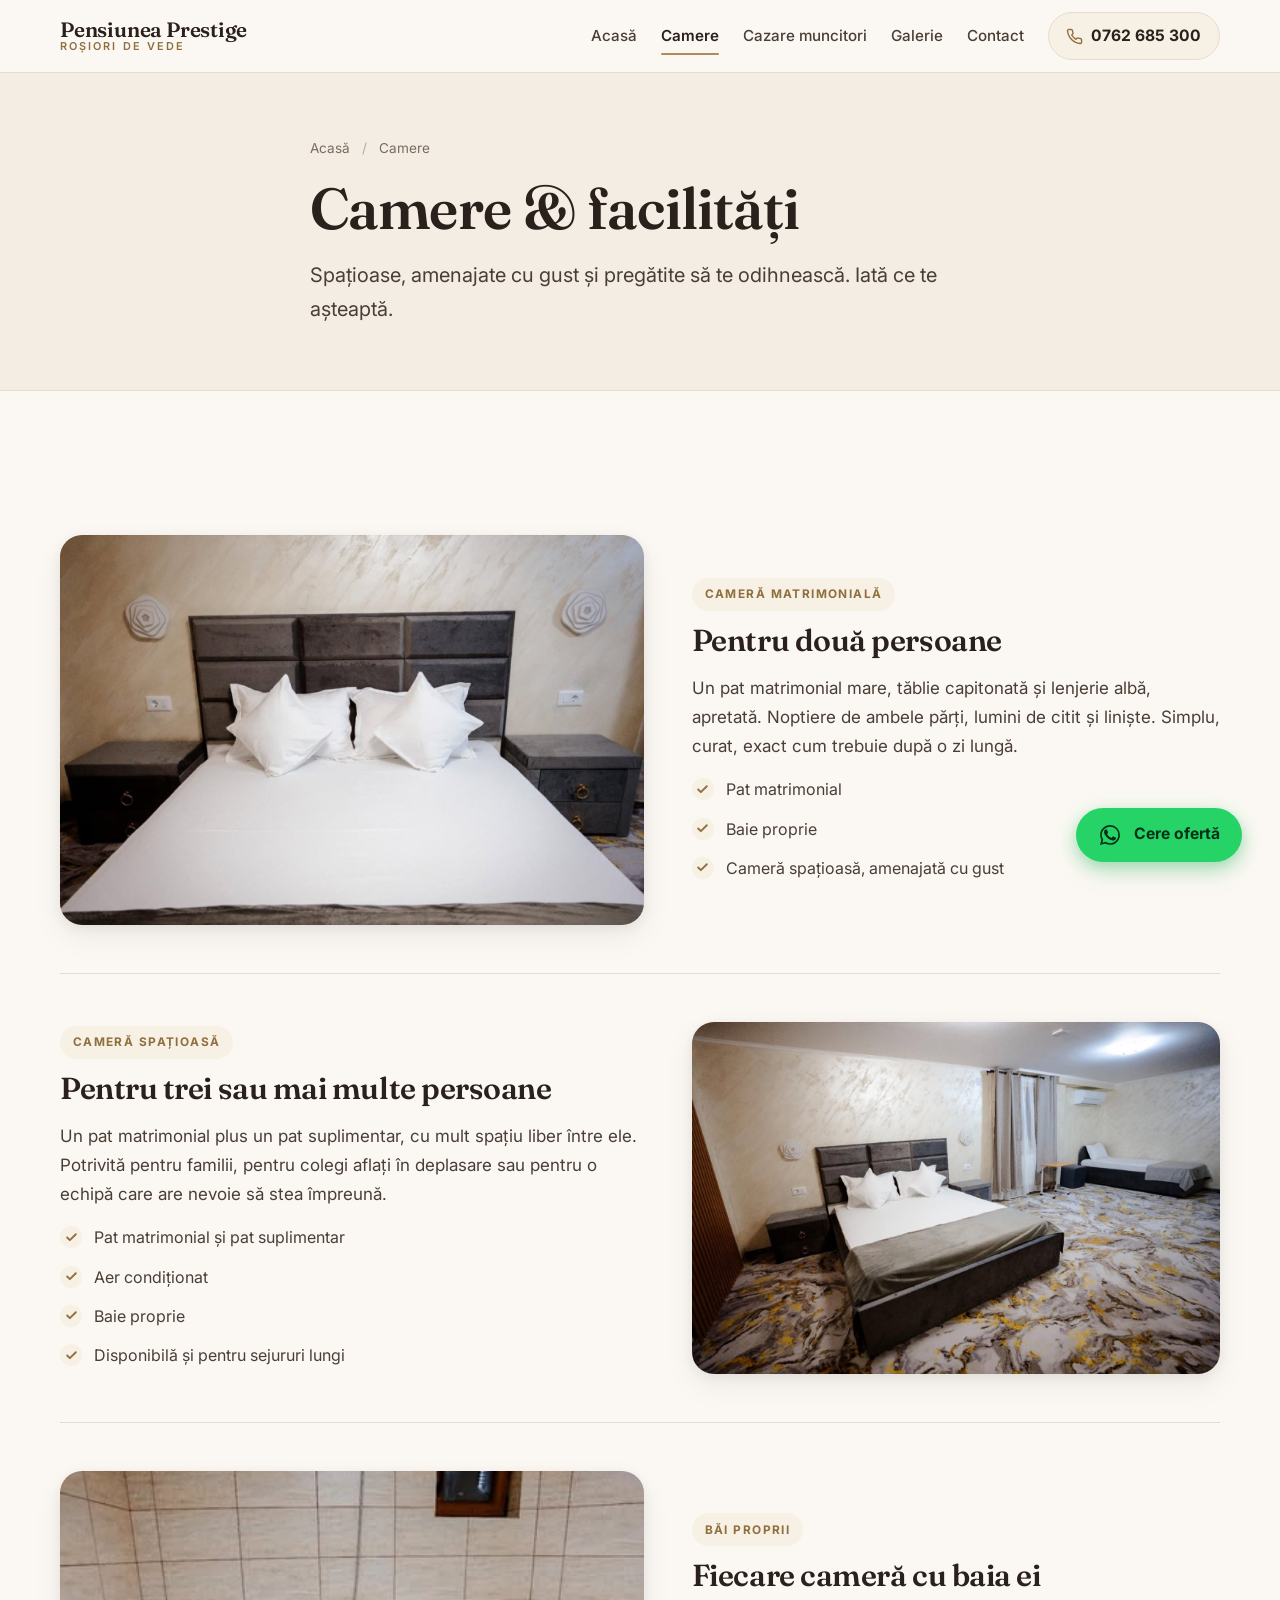
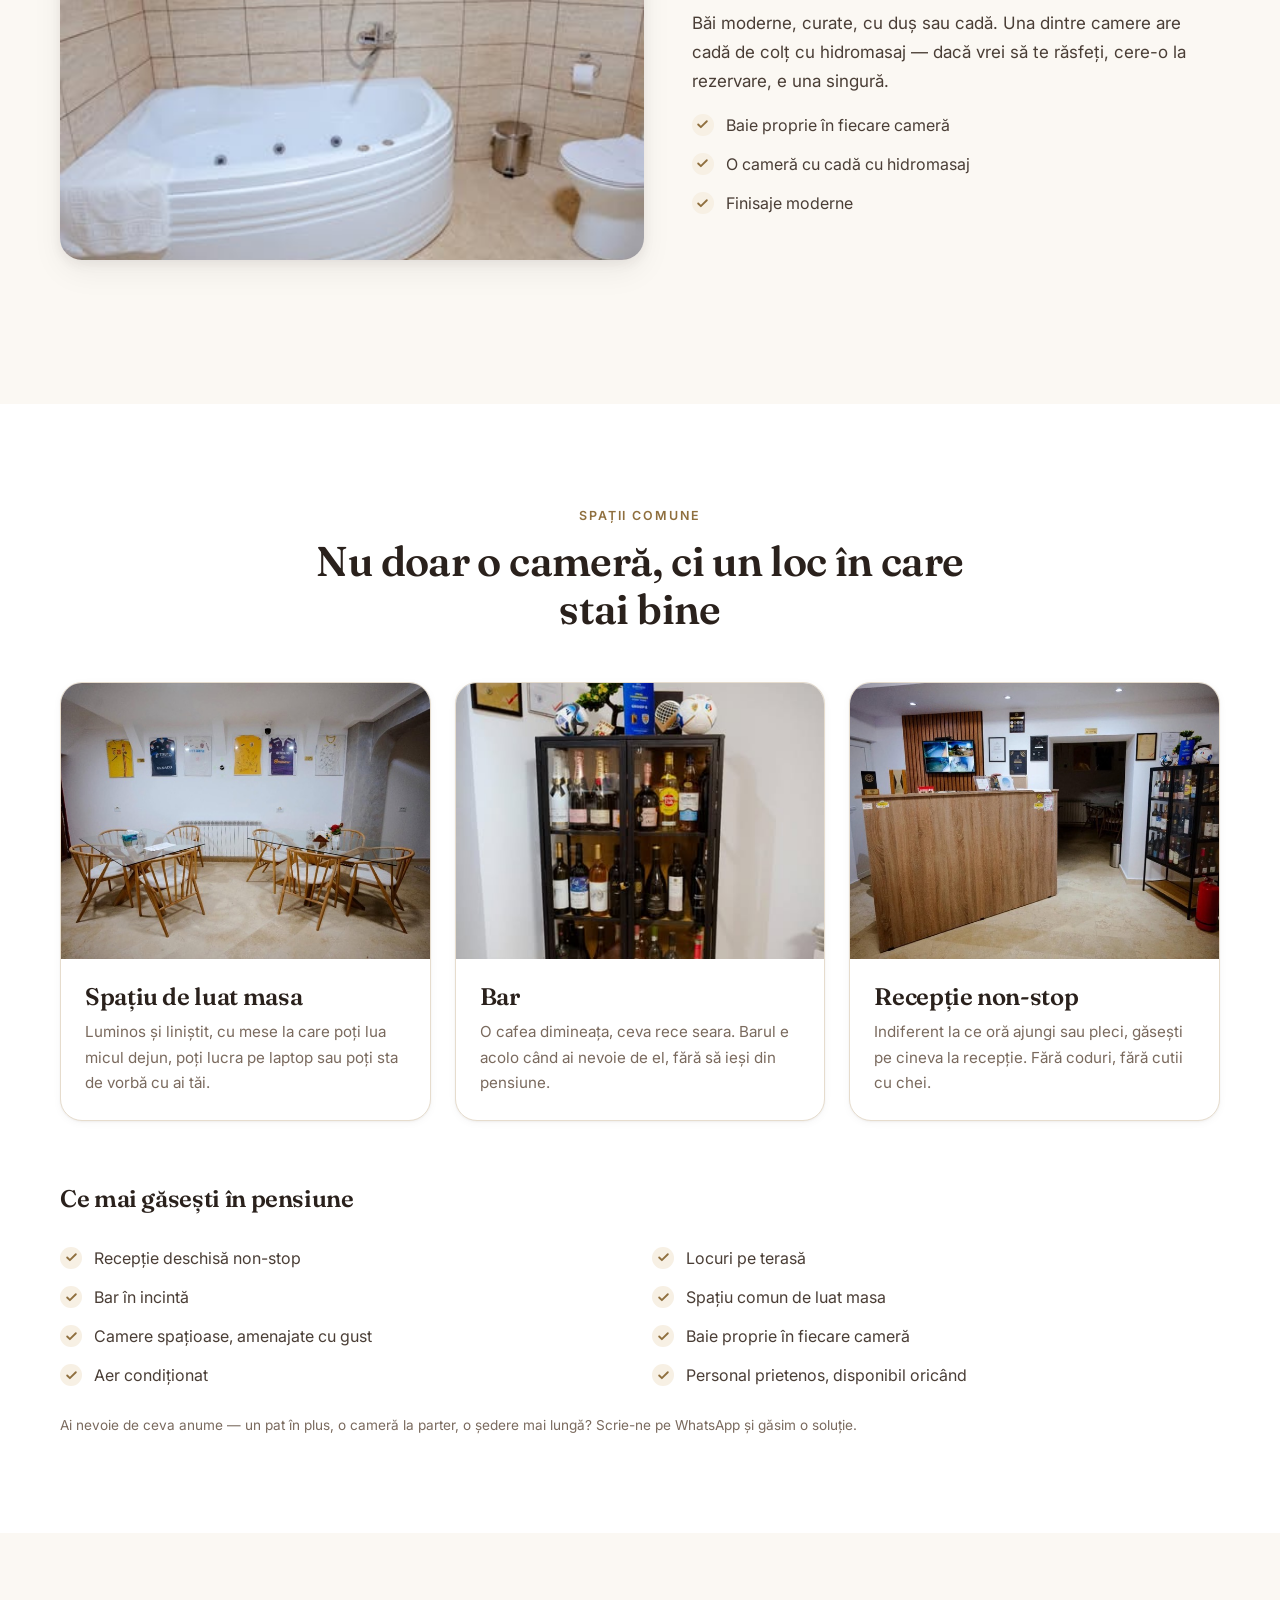
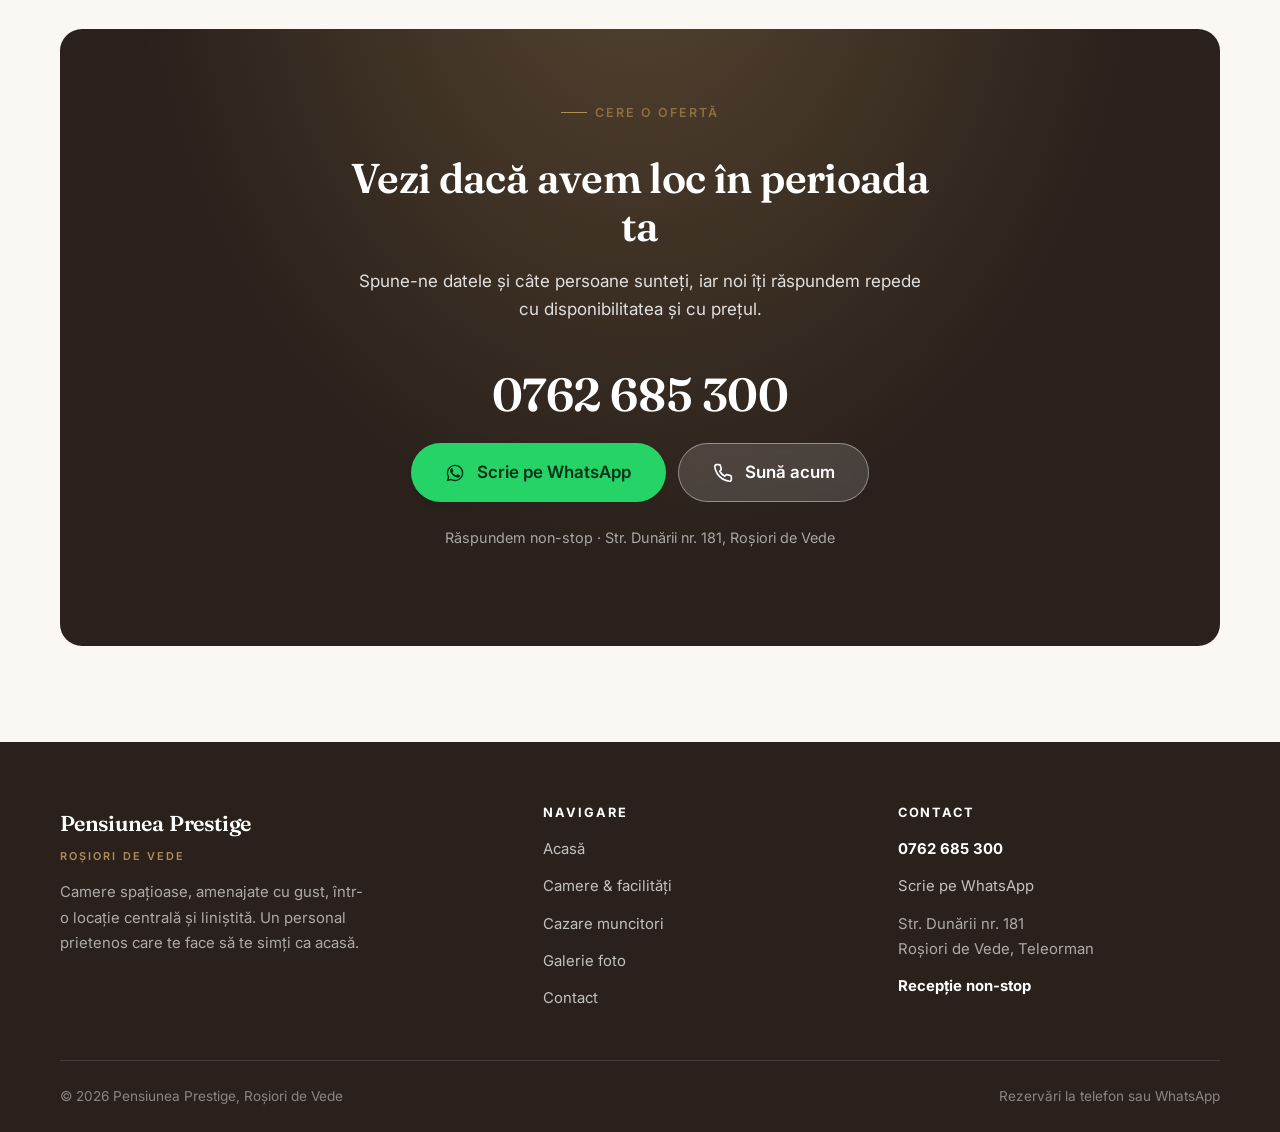
==== camere.html @ 411f8f0e "Site de prezentare pentru Pensiunea Prestige, Roșiori de Vede Site static multi-pagină, fără build s" ====
<!DOCTYPE html>
<html lang="ro">
<head>
<meta charset="utf-8">
<meta name="viewport" content="width=device-width, initial-scale=1">
<title>Camere &amp; facilități — Pensiunea Prestige Roșiori de Vede</title>
<meta name="description" content="Camere spațioase, amenajate cu gust, cu baie proprie — una cu cadă cu hidromasaj. Bar, spațiu de luat masa, terasă și recepție non-stop, în centrul orașului Roșiori de Vede.">
<link rel="canonical" href="https://pensiuneaprestige-rosiori.ro/camere.html">
<meta name="theme-color" content="#B08D57">
<meta name="robots" content="index, follow">

<meta property="og:type" content="website">
<meta property="og:site_name" content="Pensiunea Prestige">
<meta property="og:locale" content="ro_RO">
<meta property="og:title" content="Camere &amp; facilități — Pensiunea Prestige Roșiori de Vede">
<meta property="og:description" content="Camere spațioase, amenajate cu gust, cu baie proprie — una cu cadă cu hidromasaj. Bar, spațiu de luat masa, terasă și recepție non-stop, în centrul orașului Roșiori de Vede.">
<meta property="og:url" content="https://pensiuneaprestige-rosiori.ro/camere.html">
<meta property="og:image" content="https://pensiuneaprestige-rosiori.ro/assets/img/exterior.jpg">
<meta name="twitter:card" content="summary_large_image">

<link rel="icon" href="assets/img/favicon.svg" type="image/svg+xml">
<link rel="apple-touch-icon" href="assets/img/exterior-thumb.jpg">

<link rel="preconnect" href="https://fonts.googleapis.com">
<link rel="preconnect" href="https://fonts.gstatic.com" crossorigin>
<link rel="stylesheet" href="https://fonts.googleapis.com/css2?family=Fraunces:opsz,wght@9..144,400;9..144,600;9..144,700&family=Inter:wght@400;500;600;700&display=swap">
<link rel="stylesheet" href="assets/css/style.css">

</head>
<body>
<a class="skip-link" href="#main">Sari la conținut</a>
<header class="header">
  <div class="wrap header__inner">
    <a class="brand" href="index.html">
      <span class="brand__name">Pensiunea Prestige</span>
      <span class="brand__place">Roșiori de Vede</span>
    </a>
    <nav class="nav" id="nav" aria-label="Meniu principal">
      <a href="index.html">Acasă</a>
      <a href="camere.html" aria-current="page">Camere</a>
      <a href="cazare-muncitori.html">Cazare muncitori</a>
      <a href="galerie.html">Galerie</a>
      <a href="contact.html">Contact</a>
    </nav>
    <a class="header__phone" href="tel:+40762685300"><svg viewBox="0 0 24 24" fill="none" stroke="currentColor" stroke-width="2" stroke-linecap="round" stroke-linejoin="round" aria-hidden="true"><path d="M22 16.92v3a2 2 0 0 1-2.18 2 19.79 19.79 0 0 1-8.63-3.07 19.5 19.5 0 0 1-6-6 19.79 19.79 0 0 1-3.07-8.67A2 2 0 0 1 4.11 2h3a2 2 0 0 1 2 1.72c.13.96.36 1.9.7 2.81a2 2 0 0 1-.45 2.11L8.09 9.91a16 16 0 0 0 6 6l1.27-1.27a2 2 0 0 1 2.11-.45c.9.34 1.85.57 2.81.7A2 2 0 0 1 22 16.92z"/></svg> <span>0762 685 300</span></a>
    <button class="burger" type="button" aria-expanded="false" aria-controls="nav" aria-label="Deschide meniul"><svg class="icon-open" viewBox="0 0 24 24" fill="none" stroke="currentColor" stroke-width="2" stroke-linecap="round" aria-hidden="true"><line x1="3" y1="7" x2="21" y2="7"/><line x1="3" y1="12" x2="21" y2="12"/><line x1="3" y1="17" x2="21" y2="17"/></svg><svg class="icon-close" viewBox="0 0 24 24" fill="none" stroke="currentColor" stroke-width="2" stroke-linecap="round" aria-hidden="true"><line x1="6" y1="6" x2="18" y2="18"/><line x1="18" y1="6" x2="6" y2="18"/></svg></button>
  </div>
</header>

<main id="main">

<section class="pagehead">
  <div class="wrap pagehead__inner">
    <p class="crumbs"><a href="index.html">Acasă</a> <span>/</span> Camere</p>
    <h1>Camere &amp; facilități</h1>
    <p class="lead">Spațioase, amenajate cu gust și pregătite să te odihnească. Iată ce te așteaptă.</p>
  </div>
</section>

<section class="section">
  <div class="wrap">

    <article class="room reveal">
      <div class="room__media">
        <img src="assets/img/camera-dubla.jpg" alt="Cameră matrimonială cu tăblie capitonată gri, lenjerie albă și noptiere de o parte și de alta a patului" width="1440" height="960" loading="lazy">
      </div>
      <div class="room__body">
        <span class="tag">Cameră matrimonială</span>
        <h3>Pentru două persoane</h3>
        <p>Un pat matrimonial mare, tăblie capitonată și lenjerie albă, apretată. Noptiere de ambele părți, lumini de citit și liniște. Simplu, curat, exact cum trebuie după o zi lungă.</p>
        <ul class="ticks">
          <li>Pat matrimonial</li>
          <li>Baie proprie</li>
          <li>Cameră spațioasă, amenajată cu gust</li>
        </ul>
      </div>
    </article>

    <article class="room room--reverse reveal">
      <div class="room__media">
        <img src="assets/img/camera-tripla.jpg" alt="Cameră spațioasă cu pat matrimonial, pat suplimentar de o persoană, aer condiționat și draperii" width="1440" height="960" loading="lazy">
      </div>
      <div class="room__body">
        <span class="tag">Cameră spațioasă</span>
        <h3>Pentru trei sau mai multe persoane</h3>
        <p>Un pat matrimonial plus un pat suplimentar, cu mult spațiu liber între ele. Potrivită pentru familii, pentru colegi aflați în deplasare sau pentru o echipă care are nevoie să stea împreună.</p>
        <ul class="ticks">
          <li>Pat matrimonial și pat suplimentar</li>
          <li>Aer condiționat</li>
          <li>Baie proprie</li>
          <li>Disponibilă și pentru sejururi lungi</li>
        </ul>
      </div>
    </article>

    <article class="room reveal">
      <div class="room__media">
        <img src="assets/img/baie-jacuzzi.jpg" alt="Baie cu cadă de colț cu hidromasaj, faianță deschisă la culoare" width="414" height="414" loading="lazy">
      </div>
      <div class="room__body">
        <span class="tag">Băi proprii</span>
        <h3>Fiecare cameră cu baia ei</h3>
        <p>Băi moderne, curate, cu duș sau cadă. Una dintre camere are cadă de colț cu hidromasaj &mdash; dacă vrei să te răsfeți, cere-o la rezervare, e una singură.</p>
        <ul class="ticks">
          <li>Baie proprie în fiecare cameră</li>
          <li>O cameră cu cadă cu hidromasaj</li>
          <li>Finisaje moderne</li>
        </ul>
      </div>
    </article>

  </div>
</section>

<section class="section section--white">
  <div class="wrap">
    <div class="section-head section-head--center reveal">
      <p class="eyebrow">Spații comune</p>
      <h2>Nu doar o cameră, ci un loc în care stai bine</h2>
    </div>
    <div class="cards reveal">
      <div class="card">
        <div class="card__img"><img src="assets/img/sala-mese-thumb.jpg" alt="Spațiu de luat masa cu mese de sticlă și scaune de lemn" width="800" height="533" loading="lazy"></div>
        <div class="card__body">
          <h3>Spațiu de luat masa</h3>
          <p>Luminos și liniștit, cu mese la care poți lua micul dejun, poți lucra pe laptop sau poți sta de vorbă cu ai tăi.</p>
        </div>
      </div>
      <div class="card">
        <div class="card__img"><img src="assets/img/bar.jpg" alt="Bar cu vitrină de vinuri și băuturi" width="414" height="414" loading="lazy"></div>
        <div class="card__body">
          <h3>Bar</h3>
          <p>O cafea dimineața, ceva rece seara. Barul e acolo când ai nevoie de el, fără să ieși din pensiune.</p>
        </div>
      </div>
      <div class="card">
        <div class="card__img"><img src="assets/img/receptie-thumb.jpg" alt="Recepția pensiunii, cu birou de lemn și vitrină cu băuturi" width="800" height="533" loading="lazy"></div>
        <div class="card__body">
          <h3>Recepție non-stop</h3>
          <p>Indiferent la ce oră ajungi sau pleci, găsești pe cineva la recepție. Fără coduri, fără cutii cu chei.</p>
        </div>
      </div>
    </div>

    <div class="section-head reveal" style="margin-top:4rem;margin-bottom:2rem">
      <h3>Ce mai găsești în pensiune</h3>
    </div>
    <ul class="ticks ticks--2col reveal">
      <li>Recepție deschisă non-stop</li>
      <li>Locuri pe terasă</li>
      <li>Bar în incintă</li>
      <li>Spațiu comun de luat masa</li>
      <li>Camere spațioase, amenajate cu gust</li>
      <li>Baie proprie în fiecare cameră</li>
      <li>Aer condiționat</li>
      <li>Personal prietenos, disponibil oricând</li>
    </ul>
    <p class="form-note reveal" style="margin-top:1.5rem">Ai nevoie de ceva anume &mdash; un pat în plus, o cameră la parter, o ședere mai lungă? Scrie-ne pe WhatsApp și găsim o soluție.</p>
  </div>
</section>
<section class="section">
  <div class="wrap">
    <div class="cta reveal">
      <p class="eyebrow" style="justify-content:center">Cere o ofertă</p>
      <h2>Vezi dacă avem loc în perioada ta</h2>
      <p>Spune-ne datele și câte persoane sunteți, iar noi îți răspundem repede cu disponibilitatea și cu prețul.</p>
      <a class="cta__phone" href="tel:+40762685300">0762 685 300</a>
      <div class="btn-row">
        <a class="btn btn--wa btn--lg" href="https://wa.me/40762685300?text=Bun%C4%83%20ziua!%20A%C8%99%20dori%20o%20ofert%C4%83%20pentru%20o%20camer%C4%83%20la%20Pensiunea%20Prestige." target="_blank" rel="noopener"><svg viewBox="0 0 24 24" fill="currentColor" aria-hidden="true"><path d="M17.47 14.38c-.3-.15-1.75-.86-2.02-.96-.27-.1-.47-.15-.67.15-.2.3-.77.96-.94 1.16-.17.2-.35.22-.64.08-.3-.15-1.25-.46-2.38-1.47-.88-.78-1.47-1.75-1.65-2.05-.17-.3-.02-.46.13-.6.14-.14.3-.35.45-.53.15-.18.2-.3.3-.5.1-.2.05-.38-.02-.53-.08-.15-.67-1.6-.92-2.2-.24-.58-.49-.5-.67-.51h-.57c-.2 0-.52.07-.8.37-.26.3-1.03 1-1.03 2.45s1.06 2.84 1.2 3.04c.15.2 2.08 3.18 5.04 4.46.7.3 1.25.48 1.68.62.71.22 1.35.19 1.86.12.57-.09 1.75-.72 2-1.41.24-.7.24-1.29.17-1.41-.07-.13-.27-.2-.56-.35z"/><path d="M12.04 2C6.58 2 2.13 6.45 2.13 11.91c0 1.75.46 3.45 1.32 4.95L2 22l5.25-1.38a9.86 9.86 0 0 0 4.79 1.22h.01c5.46 0 9.9-4.45 9.9-9.91A9.86 9.86 0 0 0 19.06 4.9 9.82 9.82 0 0 0 12.04 2zm0 18.15h-.01a8.2 8.2 0 0 1-4.18-1.15l-.3-.18-3.11.82.83-3.04-.2-.31a8.19 8.19 0 0 1-1.26-4.38c0-4.54 3.7-8.23 8.24-8.23a8.18 8.18 0 0 1 5.82 2.42 8.18 8.18 0 0 1 2.41 5.82c0 4.54-3.7 8.23-8.24 8.23z"/></svg> Scrie pe WhatsApp</a>
        <a class="btn btn--light btn--lg" href="tel:+40762685300"><svg viewBox="0 0 24 24" fill="none" stroke="currentColor" stroke-width="2" stroke-linecap="round" stroke-linejoin="round" aria-hidden="true"><path d="M22 16.92v3a2 2 0 0 1-2.18 2 19.79 19.79 0 0 1-8.63-3.07 19.5 19.5 0 0 1-6-6 19.79 19.79 0 0 1-3.07-8.67A2 2 0 0 1 4.11 2h3a2 2 0 0 1 2 1.72c.13.96.36 1.9.7 2.81a2 2 0 0 1-.45 2.11L8.09 9.91a16 16 0 0 0 6 6l1.27-1.27a2 2 0 0 1 2.11-.45c.9.34 1.85.57 2.81.7A2 2 0 0 1 22 16.92z"/></svg> Sună acum</a>
      </div>
      <p class="cta__meta">Răspundem non-stop &middot; Str. Dunării nr. 181, Roșiori de Vede</p>
    </div>
  </div>
</section>
</main>
<footer class="footer">
  <div class="wrap">
    <div class="footer__grid">
      <div>
        <span class="brand__name">Pensiunea Prestige</span><br>
        <span class="brand__place">Roșiori de Vede</span>
        <p class="footer__about">Camere spațioase, amenajate cu gust, într-o locație centrală și liniștită. Un personal prietenos care te face să te simți ca acasă.</p>
      </div>
      <div>
        <h4>Navigare</h4>
        <ul>
          <li><a href="index.html">Acasă</a></li>
          <li><a href="camere.html">Camere &amp; facilități</a></li>
          <li><a href="cazare-muncitori.html">Cazare muncitori</a></li>
          <li><a href="galerie.html">Galerie foto</a></li>
          <li><a href="contact.html">Contact</a></li>
        </ul>
      </div>
      <div>
        <h4>Contact</h4>
        <ul>
          <li><a href="tel:+40762685300"><strong>0762 685 300</strong></a></li>
          <li><a href="https://wa.me/40762685300" target="_blank" rel="noopener">Scrie pe WhatsApp</a></li>
          <li>Str. Dunării nr. 181<br>Roșiori de Vede, Teleorman</li>
          <li><strong>Recepție non-stop</strong></li>
        </ul>
      </div>
    </div>
    <div class="footer__bottom">
      <span>&copy; 2026 Pensiunea Prestige, Roșiori de Vede</span>
      <span>Rezervări la telefon sau WhatsApp</span>
    </div>
  </div>
</footer>

<a class="wa-float" href="https://wa.me/40762685300?text=Bun%C4%83%20ziua!%20A%C8%99%20dori%20o%20ofert%C4%83%20de%20cazare%20la%20Pensiunea%20Prestige." target="_blank" rel="noopener" aria-label="Scrie-ne pe WhatsApp"><svg viewBox="0 0 24 24" fill="currentColor" aria-hidden="true"><path d="M17.47 14.38c-.3-.15-1.75-.86-2.02-.96-.27-.1-.47-.15-.67.15-.2.3-.77.96-.94 1.16-.17.2-.35.22-.64.08-.3-.15-1.25-.46-2.38-1.47-.88-.78-1.47-1.75-1.65-2.05-.17-.3-.02-.46.13-.6.14-.14.3-.35.45-.53.15-.18.2-.3.3-.5.1-.2.05-.38-.02-.53-.08-.15-.67-1.6-.92-2.2-.24-.58-.49-.5-.67-.51h-.57c-.2 0-.52.07-.8.37-.26.3-1.03 1-1.03 2.45s1.06 2.84 1.2 3.04c.15.2 2.08 3.18 5.04 4.46.7.3 1.25.48 1.68.62.71.22 1.35.19 1.86.12.57-.09 1.75-.72 2-1.41.24-.7.24-1.29.17-1.41-.07-.13-.27-.2-.56-.35z"/><path d="M12.04 2C6.58 2 2.13 6.45 2.13 11.91c0 1.75.46 3.45 1.32 4.95L2 22l5.25-1.38a9.86 9.86 0 0 0 4.79 1.22h.01c5.46 0 9.9-4.45 9.9-9.91A9.86 9.86 0 0 0 19.06 4.9 9.82 9.82 0 0 0 12.04 2zm0 18.15h-.01a8.2 8.2 0 0 1-4.18-1.15l-.3-.18-3.11.82.83-3.04-.2-.31a8.19 8.19 0 0 1-1.26-4.38c0-4.54 3.7-8.23 8.24-8.23a8.18 8.18 0 0 1 5.82 2.42 8.18 8.18 0 0 1 2.41 5.82c0 4.54-3.7 8.23-8.24 8.23z"/></svg> <span>Cere ofertă</span></a>

<script src="assets/js/main.js" defer></script>
</body>
</html>
---- assets/css/style.css ----
/* ==========================================================================
   Pensiunea Prestige — Roșiori de Vede
   Un singur stylesheet. Fără framework, fără build step.
   ========================================================================== */

:root {
  /* Culori — inspirate din piatra bej a fațadei, lemn, lenjerie albă */
  --cream:        #FBF8F3;
  --cream-deep:   #F3EDE3;
  --surface:      #FFFFFF;
  --ink:          #2A211C;
  --ink-soft:     #4A3E36;
  --muted:        #7A6A5E;
  --line:         #E6DCCD;

  --gold:         #B08D57;
  --gold-deep:    #8F6F3E;
  --gold-wash:    #F7F0E4;

  --forest:       #35544A;
  --forest-deep:  #274038;
  --forest-wash:  #EDF2F0;

  --whatsapp:     #25D366;
  --whatsapp-dk:  #128C7E;

  /* Tipografie */
  --font-display: "Fraunces", "Iowan Old Style", Georgia, "Times New Roman", serif;
  --font-body:    "Inter", -apple-system, BlinkMacSystemFont, "Segoe UI", Roboto, Helvetica, Arial, sans-serif;

  /* Spațiere */
  --s-1: 0.25rem; --s-2: 0.5rem;  --s-3: 0.75rem; --s-4: 1rem;
  --s-5: 1.5rem;  --s-6: 2rem;    --s-7: 3rem;    --s-8: 4rem;
  --s-9: 6rem;    --s-10: 8rem;

  --radius:    14px;
  --radius-lg: 22px;
  --radius-pill: 999px;

  --shadow-sm: 0 1px 2px rgba(42, 33, 28, .05), 0 2px 8px rgba(42, 33, 28, .04);
  --shadow:    0 4px 12px rgba(42, 33, 28, .07), 0 12px 32px rgba(42, 33, 28, .06);
  --shadow-lg: 0 12px 28px rgba(42, 33, 28, .10), 0 28px 64px rgba(42, 33, 28, .10);

  --wrap: 1160px;
  --header-h: 72px;

  --ease: cubic-bezier(.22, .61, .36, 1);
}

/* --------------------------------------------------------------- Reset -- */
*, *::before, *::after { box-sizing: border-box; }
html { -webkit-text-size-adjust: 100%; scroll-behavior: smooth; }
@media (prefers-reduced-motion: reduce) { html { scroll-behavior: auto; } }

body {
  margin: 0;
  font-family: var(--font-body);
  font-size: 1.0625rem;
  line-height: 1.7;
  color: var(--ink-soft);
  background: var(--cream);
  -webkit-font-smoothing: antialiased;
  overflow-x: hidden;
}

img { max-width: 100%; height: auto; display: block; }
a { color: inherit; }

h1, h2, h3, h4 {
  font-family: var(--font-display);
  color: var(--ink);
  line-height: 1.15;
  letter-spacing: -0.015em;
  margin: 0 0 var(--s-4);
  font-weight: 600;
}
h1 { font-size: clamp(2.1rem, 5.2vw, 3.6rem); }
h2 { font-size: clamp(1.7rem, 3.6vw, 2.6rem); }
h3 { font-size: clamp(1.2rem, 2.2vw, 1.5rem); }
p  { margin: 0 0 var(--s-4); }
p:last-child { margin-bottom: 0; }

:focus-visible {
  outline: 3px solid var(--gold);
  outline-offset: 3px;
  border-radius: 4px;
}

.skip-link {
  position: absolute; left: var(--s-4); top: -100px;
  background: var(--ink); color: #fff;
  padding: var(--s-3) var(--s-5); border-radius: var(--radius);
  z-index: 200; transition: top .2s var(--ease);
}
.skip-link:focus { top: var(--s-4); }

/* ------------------------------------------------------------- Layout -- */
.wrap { width: min(100% - 2.5rem, var(--wrap)); margin-inline: auto; }
.section { padding-block: clamp(3.5rem, 8vw, var(--s-9)); }
.section--tight { padding-block: clamp(2.5rem, 5vw, var(--s-7)); }
.section--cream { background: var(--cream-deep); }
.section--white { background: var(--surface); }

.eyebrow {
  display: inline-flex; align-items: center; gap: var(--s-2);
  font-size: .78rem; font-weight: 600;
  letter-spacing: .16em; text-transform: uppercase;
  color: var(--gold-deep);
  margin-bottom: var(--s-3);
}
.eyebrow::before {
  content: ""; width: 26px; height: 1px; background: var(--gold);
}

.lead { font-size: clamp(1.08rem, 1.6vw, 1.25rem); color: var(--ink-soft); }
.section-head { max-width: 62ch; margin-bottom: var(--s-7); }
.section-head--center { margin-inline: auto; text-align: center; }
.section-head--center .eyebrow::before { display: none; }

/* ------------------------------------------------------------ Butoane -- */
.btn {
  display: inline-flex; align-items: center; justify-content: center;
  gap: var(--s-3);
  padding: 0.95rem 1.7rem;
  font-family: var(--font-body);
  font-size: 1rem; font-weight: 600;
  line-height: 1;
  border: 1.5px solid transparent;
  border-radius: var(--radius-pill);
  text-decoration: none;
  cursor: pointer;
  transition: transform .18s var(--ease), box-shadow .18s var(--ease),
              background-color .18s var(--ease), color .18s var(--ease);
}
.btn:hover { transform: translateY(-2px); }
.btn:active { transform: translateY(0); }
.btn svg { width: 20px; height: 20px; flex: none; }

.btn--primary  { background: var(--gold); color: #fff; box-shadow: var(--shadow-sm); }
.btn--primary:hover { background: var(--gold-deep); box-shadow: var(--shadow); }

.btn--wa { background: var(--whatsapp); color: #06301A; box-shadow: var(--shadow-sm); }
.btn--wa:hover { background: #1FBE5A; box-shadow: var(--shadow); }

.btn--ghost { background: transparent; color: var(--ink); border-color: var(--line); }
.btn--ghost:hover { border-color: var(--gold); background: var(--gold-wash); }

.btn--light { background: rgba(255,255,255,.14); color: #fff; border-color: rgba(255,255,255,.4); backdrop-filter: blur(8px); }
.btn--light:hover { background: rgba(255,255,255,.24); }

.btn--lg { padding: 1.15rem 2.1rem; font-size: 1.06rem; }
.btn-row { display: flex; flex-wrap: wrap; gap: var(--s-3); }

/* ------------------------------------------------------------- Header -- */
.header {
  position: sticky; top: 0; z-index: 100;
  background: rgba(251, 248, 243, .88);
  backdrop-filter: blur(14px);
  border-bottom: 1px solid var(--line);
}
.header__inner {
  display: flex; align-items: center; gap: var(--s-5);
  min-height: var(--header-h);
}
.brand {
  display: flex; flex-direction: column; text-decoration: none;
  margin-right: auto; line-height: 1.1;
}
.brand__name {
  font-family: var(--font-display); font-size: 1.3rem;
  font-weight: 600; color: var(--ink); letter-spacing: -0.01em;
}
.brand__place {
  font-size: .68rem; letter-spacing: .19em; text-transform: uppercase;
  color: var(--gold-deep); font-weight: 600;
}

.nav { display: flex; align-items: center; gap: var(--s-5); }
.nav a {
  text-decoration: none; font-size: .95rem; font-weight: 500;
  color: var(--ink-soft); position: relative; padding-block: 4px;
  transition: color .18s var(--ease);
}
.nav a:hover { color: var(--gold-deep); }
.nav a[aria-current="page"] { color: var(--ink); font-weight: 600; }
.nav a[aria-current="page"]::after {
  content: ""; position: absolute; left: 0; right: 0; bottom: -2px;
  height: 2px; background: var(--gold); border-radius: 2px;
}

.header__phone {
  display: inline-flex; align-items: center; gap: var(--s-2);
  text-decoration: none; font-weight: 700; color: var(--ink);
  white-space: nowrap; font-size: .98rem;
  padding: .6rem 1.1rem; border-radius: var(--radius-pill);
  background: var(--gold-wash); border: 1px solid var(--line);
  transition: background .18s var(--ease), border-color .18s var(--ease);
}
.header__phone:hover { background: #fff; border-color: var(--gold); }
.header__phone svg { width: 17px; height: 17px; color: var(--gold-deep); }

.burger {
  display: none; width: 44px; height: 44px;
  align-items: center; justify-content: center;
  background: transparent; border: 1px solid var(--line);
  border-radius: 12px; cursor: pointer; color: var(--ink);
}
.burger svg { width: 22px; height: 22px; }
.burger .icon-close { display: none; }
.burger[aria-expanded="true"] .icon-open { display: none; }
.burger[aria-expanded="true"] .icon-close { display: block; }

@media (max-width: 900px) {
  .burger { display: inline-flex; }
  .nav {
    position: fixed; inset: var(--header-h) 0 auto 0;
    flex-direction: column; align-items: stretch; gap: 0;
    background: var(--cream);
    border-bottom: 1px solid var(--line);
    padding: var(--s-3) 1.25rem var(--s-5);
    box-shadow: var(--shadow);
    transform: translateY(-12px); opacity: 0; pointer-events: none;
    transition: opacity .2s var(--ease), transform .2s var(--ease);
    max-height: calc(100dvh - var(--header-h)); overflow-y: auto;
  }
  .nav.is-open { transform: none; opacity: 1; pointer-events: auto; }
  .nav a { padding: var(--s-4) var(--s-2); border-bottom: 1px solid var(--line); font-size: 1.05rem; }
  .nav a[aria-current="page"]::after { display: none; }
  .header__phone span { display: none; }
  .header__phone { padding: .6rem .8rem; }
}

/* --------------------------------------------------------------- Hero -- */
.hero { position: relative; isolation: isolate; color: #fff; }
.hero__media { position: absolute; inset: 0; z-index: -2; }
.hero__media img { width: 100%; height: 100%; object-fit: cover; }
.hero::after {
  content: ""; position: absolute; inset: 0; z-index: -1;
  background: linear-gradient(180deg, rgba(28,20,15,.62) 0%, rgba(28,20,15,.48) 45%, rgba(28,20,15,.78) 100%);
}
.hero__inner {
  padding-block: clamp(5rem, 15vw, 9.5rem);
  max-width: 46rem;
}
.hero h1 { color: #fff; text-shadow: 0 2px 24px rgba(0,0,0,.3); }
.hero .eyebrow { color: #E8D3AC; }
.hero .eyebrow::before { background: #E8D3AC; }
.hero__text {
  font-size: clamp(1.08rem, 1.7vw, 1.28rem);
  color: rgba(255,255,255,.93);
  max-width: 40rem; margin-bottom: var(--s-6);
  text-shadow: 0 1px 12px rgba(0,0,0,.35);
}
.hero .btn-row { margin-bottom: var(--s-6); }
.hero__note {
  display: inline-flex; align-items: center; gap: var(--s-2);
  font-size: .93rem; color: rgba(255,255,255,.85);
}
.hero__note svg { width: 16px; height: 16px; }

/* Hero mic pentru paginile interioare */
.pagehead {
  background: var(--cream-deep);
  border-bottom: 1px solid var(--line);
  padding-block: clamp(2.5rem, 6vw, var(--s-8));
}
.pagehead__inner { max-width: 60ch; }
.pagehead h1 { margin-bottom: var(--s-4); }

.crumbs { font-size: .85rem; color: var(--muted); margin-bottom: var(--s-4); }
.crumbs a { text-decoration: none; }
.crumbs a:hover { color: var(--gold-deep); text-decoration: underline; }
.crumbs span { margin-inline: var(--s-2); opacity: .5; }

/* -------------------------------------------------------- Bandă atuuri -- */
.strip {
  background: var(--surface);
  border-bottom: 1px solid var(--line);
}
.strip__grid {
  display: grid; grid-template-columns: repeat(4, 1fr);
  gap: var(--s-5); padding-block: var(--s-6);
}
.strip__item { display: flex; gap: var(--s-3); align-items: flex-start; }
.strip__item svg { width: 24px; height: 24px; color: var(--gold); flex: none; margin-top: 3px; }
.strip__item strong { display: block; color: var(--ink); font-size: .98rem; font-weight: 600; }
.strip__item span { font-size: .88rem; color: var(--muted); line-height: 1.5; }
@media (max-width: 860px) { .strip__grid { grid-template-columns: repeat(2, 1fr); } }
@media (max-width: 460px) { .strip__grid { grid-template-columns: 1fr; gap: var(--s-4); } }

/* ---------------------------------------------------------- Split text -- */
.split {
  display: grid; grid-template-columns: 1fr 1fr;
  gap: clamp(2rem, 5vw, var(--s-8)); align-items: center;
}
.split--reverse .split__media { order: 2; }
.split__media img {
  width: 100%; border-radius: var(--radius-lg);
  box-shadow: var(--shadow-lg); aspect-ratio: 3/2; object-fit: cover;
}
@media (max-width: 820px) {
  .split { grid-template-columns: 1fr; }
  .split--reverse .split__media { order: 0; }
}

.quote {
  margin: var(--s-6) 0 0; padding: var(--s-5) var(--s-6);
  background: var(--gold-wash); border-left: 3px solid var(--gold);
  border-radius: 0 var(--radius) var(--radius) 0;
}
.quote p {
  font-family: var(--font-display); font-size: 1.15rem;
  font-style: italic; color: var(--ink); margin-bottom: var(--s-2);
}
.quote cite { font-style: normal; font-size: .85rem; color: var(--muted); }

/* -------------------------------------------------------------- Carduri -- */
.cards { display: grid; grid-template-columns: repeat(3, 1fr); gap: var(--s-5); }
@media (max-width: 900px) { .cards { grid-template-columns: 1fr; max-width: 30rem; margin-inline: auto; } }

.card {
  display: flex; flex-direction: column;
  background: var(--surface); border: 1px solid var(--line);
  border-radius: var(--radius-lg); overflow: hidden;
  text-decoration: none; color: inherit;
  box-shadow: var(--shadow-sm);
  transition: transform .22s var(--ease), box-shadow .22s var(--ease), border-color .22s var(--ease);
}
.card:hover { transform: translateY(-4px); box-shadow: var(--shadow-lg); border-color: var(--gold); }
.card__img { aspect-ratio: 4/3; overflow: hidden; background: var(--cream-deep); }
.card__img img { width: 100%; height: 100%; object-fit: cover; transition: transform .5s var(--ease); }
.card:hover .card__img img { transform: scale(1.045); }
.card__body { padding: var(--s-5); display: flex; flex-direction: column; flex: 1; }
.card__body h3 { margin-bottom: var(--s-2); }
.card__body p { font-size: .95rem; color: var(--muted); flex: 1; }
.card__more {
  margin-top: var(--s-4); font-weight: 600; font-size: .92rem;
  color: var(--gold-deep); display: inline-flex; align-items: center; gap: var(--s-2);
}
.card__more svg { width: 16px; height: 16px; transition: transform .22s var(--ease); }
.card:hover .card__more svg { transform: translateX(4px); }

/* ----------------------------------------------------- Listă facilități -- */
.features { display: grid; grid-template-columns: repeat(3, 1fr); gap: var(--s-5); }
@media (max-width: 900px) { .features { grid-template-columns: repeat(2, 1fr); } }
@media (max-width: 560px) { .features { grid-template-columns: 1fr; } }

.feature {
  background: var(--surface); border: 1px solid var(--line);
  border-radius: var(--radius); padding: var(--s-5);
}
.feature__icon {
  width: 44px; height: 44px; border-radius: 12px;
  background: var(--gold-wash); color: var(--gold-deep);
  display: grid; place-items: center; margin-bottom: var(--s-4);
}
.feature__icon svg { width: 22px; height: 22px; }
.feature h3 { font-size: 1.12rem; margin-bottom: var(--s-2); }
.feature p { font-size: .93rem; color: var(--muted); }

/* Listă simplă cu bifă */
.ticks { list-style: none; margin: 0; padding: 0; display: grid; gap: var(--s-3); }
.ticks li { display: flex; gap: var(--s-3); align-items: flex-start; font-size: 1rem; }
.ticks li::before {
  content: ""; flex: none; width: 22px; height: 22px; margin-top: 2px;
  border-radius: 50%; background: var(--gold-wash) no-repeat center;
  background-image: url("data:image/svg+xml,%3Csvg xmlns='http://www.w3.org/2000/svg' width='13' height='13' viewBox='0 0 24 24' fill='none' stroke='%238F6F3E' stroke-width='3.4' stroke-linecap='round' stroke-linejoin='round'%3E%3Cpolyline points='20 6 9 17 4 12'/%3E%3C/svg%3E");
}
.ticks--forest li::before {
  background-color: var(--forest-wash);
  background-image: url("data:image/svg+xml,%3Csvg xmlns='http://www.w3.org/2000/svg' width='13' height='13' viewBox='0 0 24 24' fill='none' stroke='%2335544A' stroke-width='3.4' stroke-linecap='round' stroke-linejoin='round'%3E%3Cpolyline points='20 6 9 17 4 12'/%3E%3C/svg%3E");
}
.ticks--2col { grid-template-columns: 1fr 1fr; gap: var(--s-3) var(--s-5); }
@media (max-width: 640px) { .ticks--2col { grid-template-columns: 1fr; } }

/* ------------------------------------------------------------- Camere -- */
.room {
  display: grid; grid-template-columns: 1.05fr .95fr;
  gap: clamp(1.75rem, 4vw, var(--s-7)); align-items: center;
  padding-block: clamp(2rem, 5vw, var(--s-7));
  border-bottom: 1px solid var(--line);
}
.room:last-child { border-bottom: 0; }
.room--reverse .room__media { order: 2; }
.room__media img {
  width: 100%; aspect-ratio: 3/2; object-fit: cover;
  border-radius: var(--radius-lg); box-shadow: var(--shadow);
}
.room__body h3 { font-size: clamp(1.4rem, 2.6vw, 1.9rem); }
.tag {
  display: inline-block; font-size: .74rem; font-weight: 700;
  letter-spacing: .12em; text-transform: uppercase;
  color: var(--gold-deep); background: var(--gold-wash);
  padding: .4rem .8rem; border-radius: var(--radius-pill);
  margin-bottom: var(--s-3);
}
@media (max-width: 820px) {
  .room { grid-template-columns: 1fr; }
  .room--reverse .room__media { order: 0; }
}

/* ------------------------------------------------------------ Galerie -- */
.gallery-filters {
  display: flex; flex-wrap: wrap; gap: var(--s-2);
  margin-bottom: var(--s-6);
}
.filter-btn {
  font-family: var(--font-body); font-size: .92rem; font-weight: 600;
  padding: .55rem 1.15rem; border-radius: var(--radius-pill);
  border: 1.5px solid var(--line); background: var(--surface);
  color: var(--ink-soft); cursor: pointer;
  transition: all .18s var(--ease);
}
.filter-btn:hover { border-color: var(--gold); color: var(--gold-deep); }
.filter-btn[aria-pressed="true"] { background: var(--ink); border-color: var(--ink); color: #fff; }

.gallery { display: grid; grid-template-columns: repeat(3, 1fr); gap: var(--s-4); }
@media (max-width: 860px) { .gallery { grid-template-columns: repeat(2, 1fr); } }
@media (max-width: 520px) { .gallery { grid-template-columns: 1fr; } }

.gallery__item {
  position: relative; padding: 0; border: 0; cursor: zoom-in;
  border-radius: var(--radius); overflow: hidden;
  background: var(--cream-deep); box-shadow: var(--shadow-sm);
  aspect-ratio: 4/3;
  transition: transform .22s var(--ease), box-shadow .22s var(--ease);
}
.gallery__item:hover { transform: translateY(-3px); box-shadow: var(--shadow); }
.gallery__item img { width: 100%; height: 100%; object-fit: cover; transition: transform .5s var(--ease); }
.gallery__item:hover img { transform: scale(1.05); }
.gallery__item figcaption {
  position: absolute; inset: auto 0 0 0;
  padding: 1.5rem .9rem .7rem;
  font-size: .87rem; font-weight: 600; color: #fff; text-align: left;
  background: linear-gradient(180deg, transparent, rgba(20,14,10,.72));
}
.gallery__item[hidden] { display: none; }

/* Lightbox */
.lightbox {
  position: fixed; inset: 0; z-index: 300;
  display: none; place-items: center;
  background: rgba(20, 14, 10, .93);
  padding: var(--s-4);
}
.lightbox[open], .lightbox.is-open { display: grid; }
.lightbox__fig { margin: 0; max-width: min(96vw, 1200px); text-align: center; }
.lightbox__fig img {
  max-width: 100%; max-height: 78dvh; width: auto;
  border-radius: var(--radius); box-shadow: var(--shadow-lg);
  margin-inline: auto;
}
.lightbox__fig figcaption {
  color: rgba(255,255,255,.9); margin-top: var(--s-4);
  font-size: .95rem;
}
.lightbox__btn {
  position: absolute; top: 50%; transform: translateY(-50%);
  width: 52px; height: 52px; border-radius: 50%;
  background: rgba(255,255,255,.12); border: 1px solid rgba(255,255,255,.28);
  color: #fff; cursor: pointer; display: grid; place-items: center;
  backdrop-filter: blur(8px); transition: background .18s var(--ease);
}
.lightbox__btn:hover { background: rgba(255,255,255,.24); }
.lightbox__btn svg { width: 24px; height: 24px; }
.lightbox__prev { left: max(1rem, 3vw); }
.lightbox__next { right: max(1rem, 3vw); }
.lightbox__close { top: max(1rem, 3vw); right: max(1rem, 3vw); transform: none; }
@media (max-width: 600px) {
  .lightbox__btn { width: 44px; height: 44px; }
  .lightbox__prev { left: .5rem; } .lightbox__next { right: .5rem; }
}

/* ------------------------------------------------- Secțiunea muncitori -- */
.forest { background: var(--forest); color: rgba(255,255,255,.88); }
.forest h1, .forest h2, .forest h3 { color: #fff; }
.forest .eyebrow { color: #A8C9BB; }
.forest .eyebrow::before { background: #A8C9BB; }
.forest .lead { color: rgba(255,255,255,.9); }
.forest .btn--ghost { color: #fff; border-color: rgba(255,255,255,.42); }
.forest .btn--ghost:hover { background: rgba(255,255,255,.12); border-color: #fff; }
.forest .ticks li::before {
  background-color: rgba(255,255,255,.16);
  background-image: url("data:image/svg+xml,%3Csvg xmlns='http://www.w3.org/2000/svg' width='13' height='13' viewBox='0 0 24 24' fill='none' stroke='%23ffffff' stroke-width='3.4' stroke-linecap='round' stroke-linejoin='round'%3E%3Cpolyline points='20 6 9 17 4 12'/%3E%3C/svg%3E");
}

.pagehead--forest { background: var(--forest); border-bottom: 0; color: rgba(255,255,255,.88); }
.pagehead--forest h1 { color: #fff; }
.pagehead--forest .crumbs { color: rgba(255,255,255,.6); }
.pagehead--forest .lead { color: rgba(255,255,255,.9); }

.feature--forest .feature__icon { background: var(--forest-wash); color: var(--forest); }

/* --------------------------------------------------------- CTA final -- */
.cta {
  background: var(--ink); color: rgba(255,255,255,.85);
  border-radius: var(--radius-lg);
  padding: clamp(2rem, 5vw, var(--s-8));
  text-align: center;
  position: relative; overflow: hidden;
}
.cta::before {
  content: ""; position: absolute; inset: 0;
  background: radial-gradient(ellipse at 50% -20%, rgba(176,141,87,.32), transparent 62%);
  pointer-events: none;
}
.cta > * { position: relative; }
.cta h2 { color: #fff; max-width: 22ch; margin-inline: auto; }
.cta p { max-width: 52ch; margin-inline: auto; margin-bottom: var(--s-6); }
.cta .btn-row { justify-content: center; }
.cta__phone {
  display: block; font-family: var(--font-display);
  font-size: clamp(1.9rem, 5vw, 2.9rem); font-weight: 600;
  color: #fff; text-decoration: none; margin-bottom: var(--s-2);
  letter-spacing: -0.01em;
}
.cta__phone:hover { color: #E8D3AC; }
.cta__meta { font-size: .9rem; color: rgba(255,255,255,.6); margin-top: var(--s-5); }

/* ------------------------------------------------------------ Contact -- */
.contact-grid {
  display: grid; grid-template-columns: 1fr 1.1fr;
  gap: clamp(2rem, 5vw, var(--s-8)); align-items: start;
}
@media (max-width: 880px) { .contact-grid { grid-template-columns: 1fr; } }

.contact-list { display: grid; gap: var(--s-5); }
.contact-item { display: flex; gap: var(--s-4); align-items: flex-start; }
.contact-item__icon {
  width: 44px; height: 44px; flex: none; border-radius: 12px;
  background: var(--gold-wash); color: var(--gold-deep);
  display: grid; place-items: center;
}
.contact-item__icon svg { width: 21px; height: 21px; }
.contact-item h3 { font-size: 1.02rem; margin-bottom: var(--s-1); font-family: var(--font-body); font-weight: 700; }
.contact-item p, .contact-item a { font-size: .98rem; color: var(--muted); text-decoration: none; margin: 0; }
.contact-item a { color: var(--ink); font-weight: 600; }
.contact-item a:hover { color: var(--gold-deep); }
.contact-item__big { font-family: var(--font-display); font-size: 1.6rem; letter-spacing: -0.01em; }

/* Formular -> WhatsApp */
.form-card {
  background: var(--surface); border: 1px solid var(--line);
  border-radius: var(--radius-lg); padding: clamp(1.5rem, 4vw, var(--s-7));
  box-shadow: var(--shadow);
}
.form-grid { display: grid; grid-template-columns: 1fr 1fr; gap: var(--s-4); }
@media (max-width: 560px) { .form-grid { grid-template-columns: 1fr; } }
.field { display: flex; flex-direction: column; gap: var(--s-2); }
.field--full { grid-column: 1 / -1; }
.field label { font-size: .88rem; font-weight: 600; color: var(--ink); }
.field input, .field select, .field textarea {
  font-family: var(--font-body); font-size: 1rem; color: var(--ink);
  padding: .8rem 1rem; border: 1.5px solid var(--line);
  border-radius: 11px; background: var(--cream);
  transition: border-color .18s var(--ease), background .18s var(--ease);
  width: 100%;
}
.field input:focus, .field select:focus, .field textarea:focus {
  outline: none; border-color: var(--gold); background: #fff;
}
.field textarea { resize: vertical; min-height: 100px; line-height: 1.6; }
.field select { appearance: none; cursor: pointer;
  background-image: url("data:image/svg+xml,%3Csvg xmlns='http://www.w3.org/2000/svg' width='16' height='16' viewBox='0 0 24 24' fill='none' stroke='%237A6A5E' stroke-width='2.5' stroke-linecap='round' stroke-linejoin='round'%3E%3Cpolyline points='6 9 12 15 18 9'/%3E%3C/svg%3E");
  background-repeat: no-repeat; background-position: right 1rem center; padding-right: 2.6rem;
}
.form-note { font-size: .85rem; color: var(--muted); margin-top: var(--s-4); }

/* ---------------------------------------------------- Buton flotant WA -- */
.wa-float {
  position: fixed; right: max(1rem, 3vw); bottom: max(1rem, 3vw);
  z-index: 90;
  display: inline-flex; align-items: center; gap: var(--s-3);
  padding: .85rem 1.35rem;
  background: var(--whatsapp); color: #06301A;
  font-weight: 700; font-size: .98rem; text-decoration: none;
  border-radius: var(--radius-pill);
  box-shadow: 0 6px 20px rgba(37, 211, 102, .38), var(--shadow);
  transition: transform .2s var(--ease), box-shadow .2s var(--ease);
}
.wa-float:hover { transform: translateY(-3px) scale(1.02); box-shadow: 0 10px 28px rgba(37,211,102,.46); }
.wa-float svg { width: 24px; height: 24px; flex: none; }
@media (max-width: 560px) {
  .wa-float { padding: .85rem; border-radius: 50%; }
  .wa-float span { display: none; }
}

/* -------------------------------------------------------------- Footer -- */
.footer {
  background: var(--ink); color: rgba(255,255,255,.62);
  padding-block: var(--s-8) var(--s-5);
  font-size: .93rem;
}
.footer__grid {
  display: grid; grid-template-columns: 1.4fr 1fr 1fr;
  gap: var(--s-6); padding-bottom: var(--s-7);
  border-bottom: 1px solid rgba(255,255,255,.12);
}
@media (max-width: 760px) { .footer__grid { grid-template-columns: 1fr; gap: var(--s-5); } }
.footer h4 {
  color: #fff; font-family: var(--font-body); font-size: .8rem;
  letter-spacing: .15em; text-transform: uppercase;
  margin-bottom: var(--s-4); font-weight: 700;
}
.footer .brand__name { color: #fff; font-size: 1.35rem; }
.footer .brand__place { color: var(--gold); }
.footer__about { max-width: 34ch; margin-top: var(--s-3); }
.footer ul { list-style: none; margin: 0; padding: 0; display: grid; gap: var(--s-3); }
.footer a { color: rgba(255,255,255,.72); text-decoration: none; transition: color .18s var(--ease); }
.footer a:hover { color: var(--gold); }
.footer strong { color: #fff; }
.footer__bottom {
  padding-top: var(--s-5);
  display: flex; flex-wrap: wrap; gap: var(--s-3); justify-content: space-between;
  font-size: .85rem; color: rgba(255,255,255,.45);
}

/* -------------------------------------------------- Animații la scroll -- */
.reveal {
  opacity: 0; transform: translateY(18px);
  transition: opacity .6s var(--ease), transform .6s var(--ease);
}
.reveal.is-visible { opacity: 1; transform: none; }
@media (prefers-reduced-motion: reduce) {
  .reveal { opacity: 1; transform: none; transition: none; }
  .btn:hover, .card:hover, .gallery__item:hover, .wa-float:hover { transform: none; }
  * { animation-duration: .01ms !important; transition-duration: .01ms !important; }
}

.sr-only {
  position: absolute; width: 1px; height: 1px; padding: 0; margin: -1px;
  overflow: hidden; clip: rect(0,0,0,0); white-space: nowrap; border: 0;
}
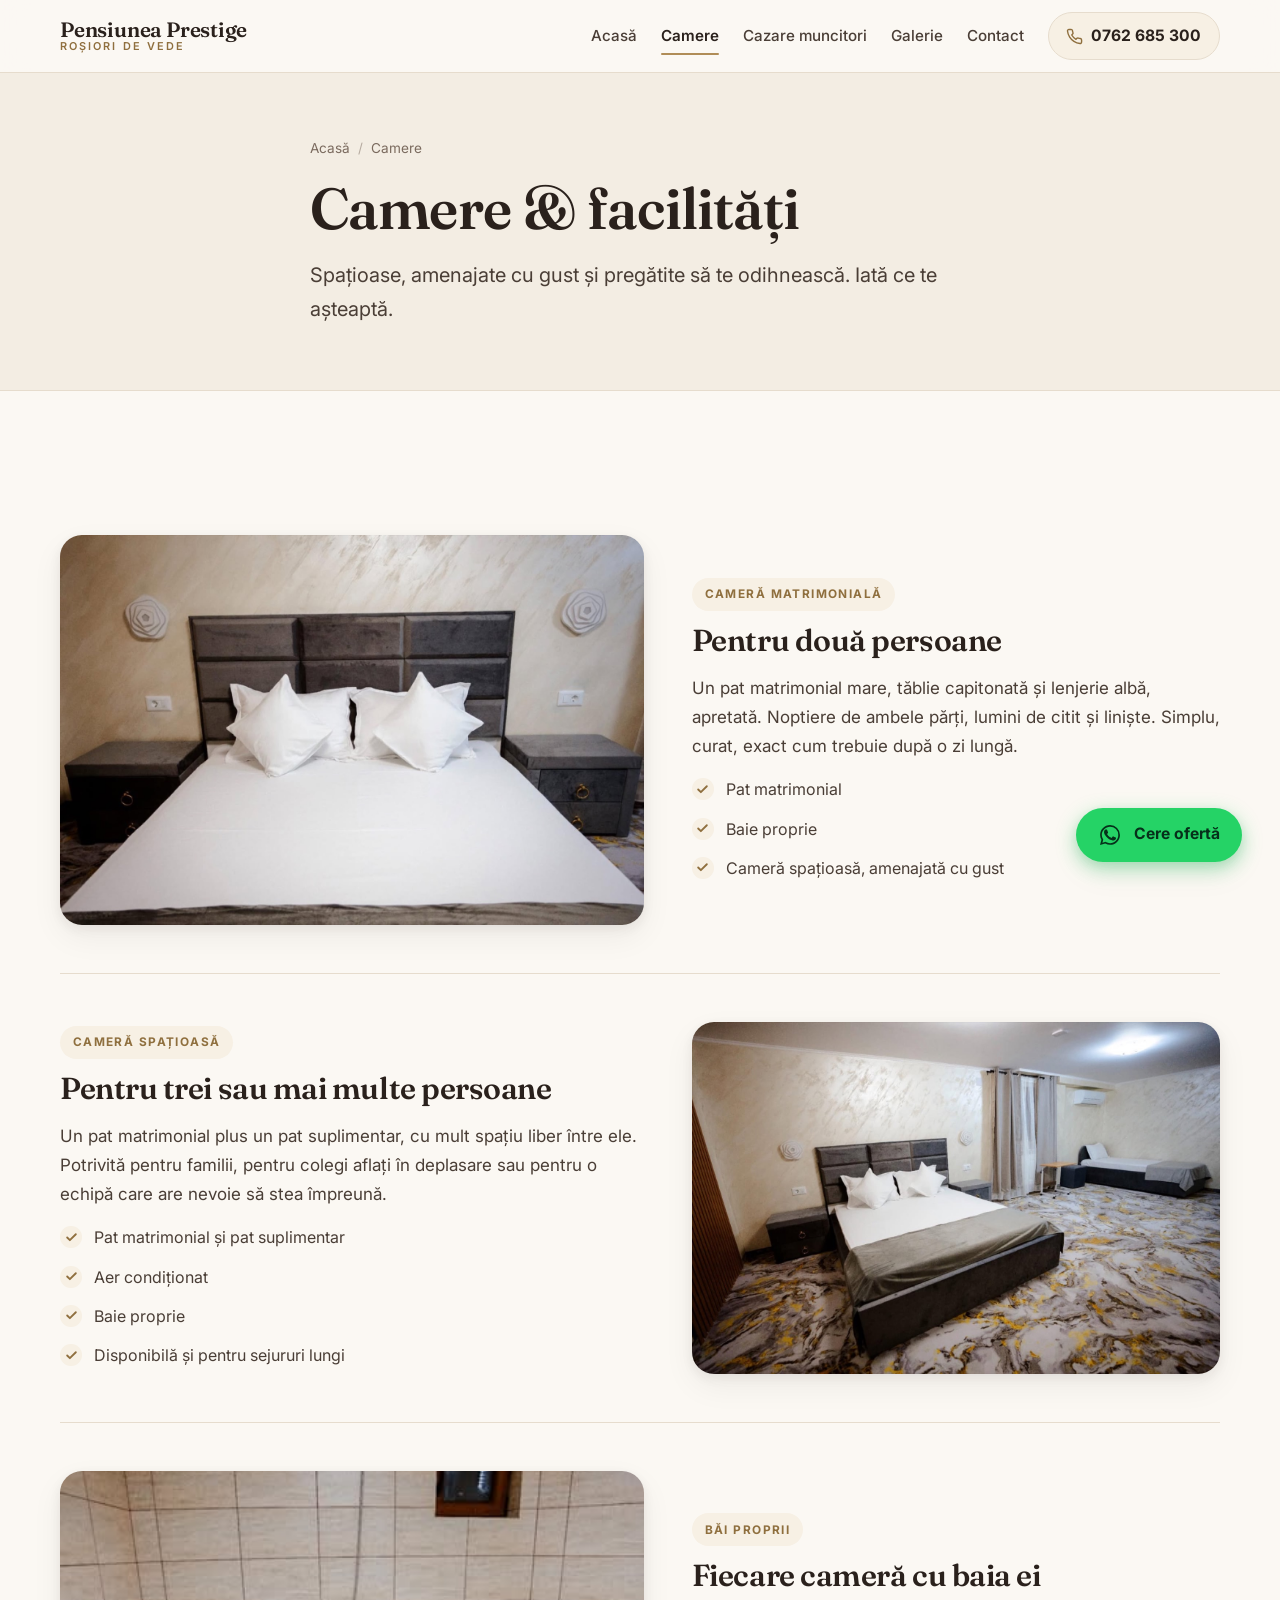
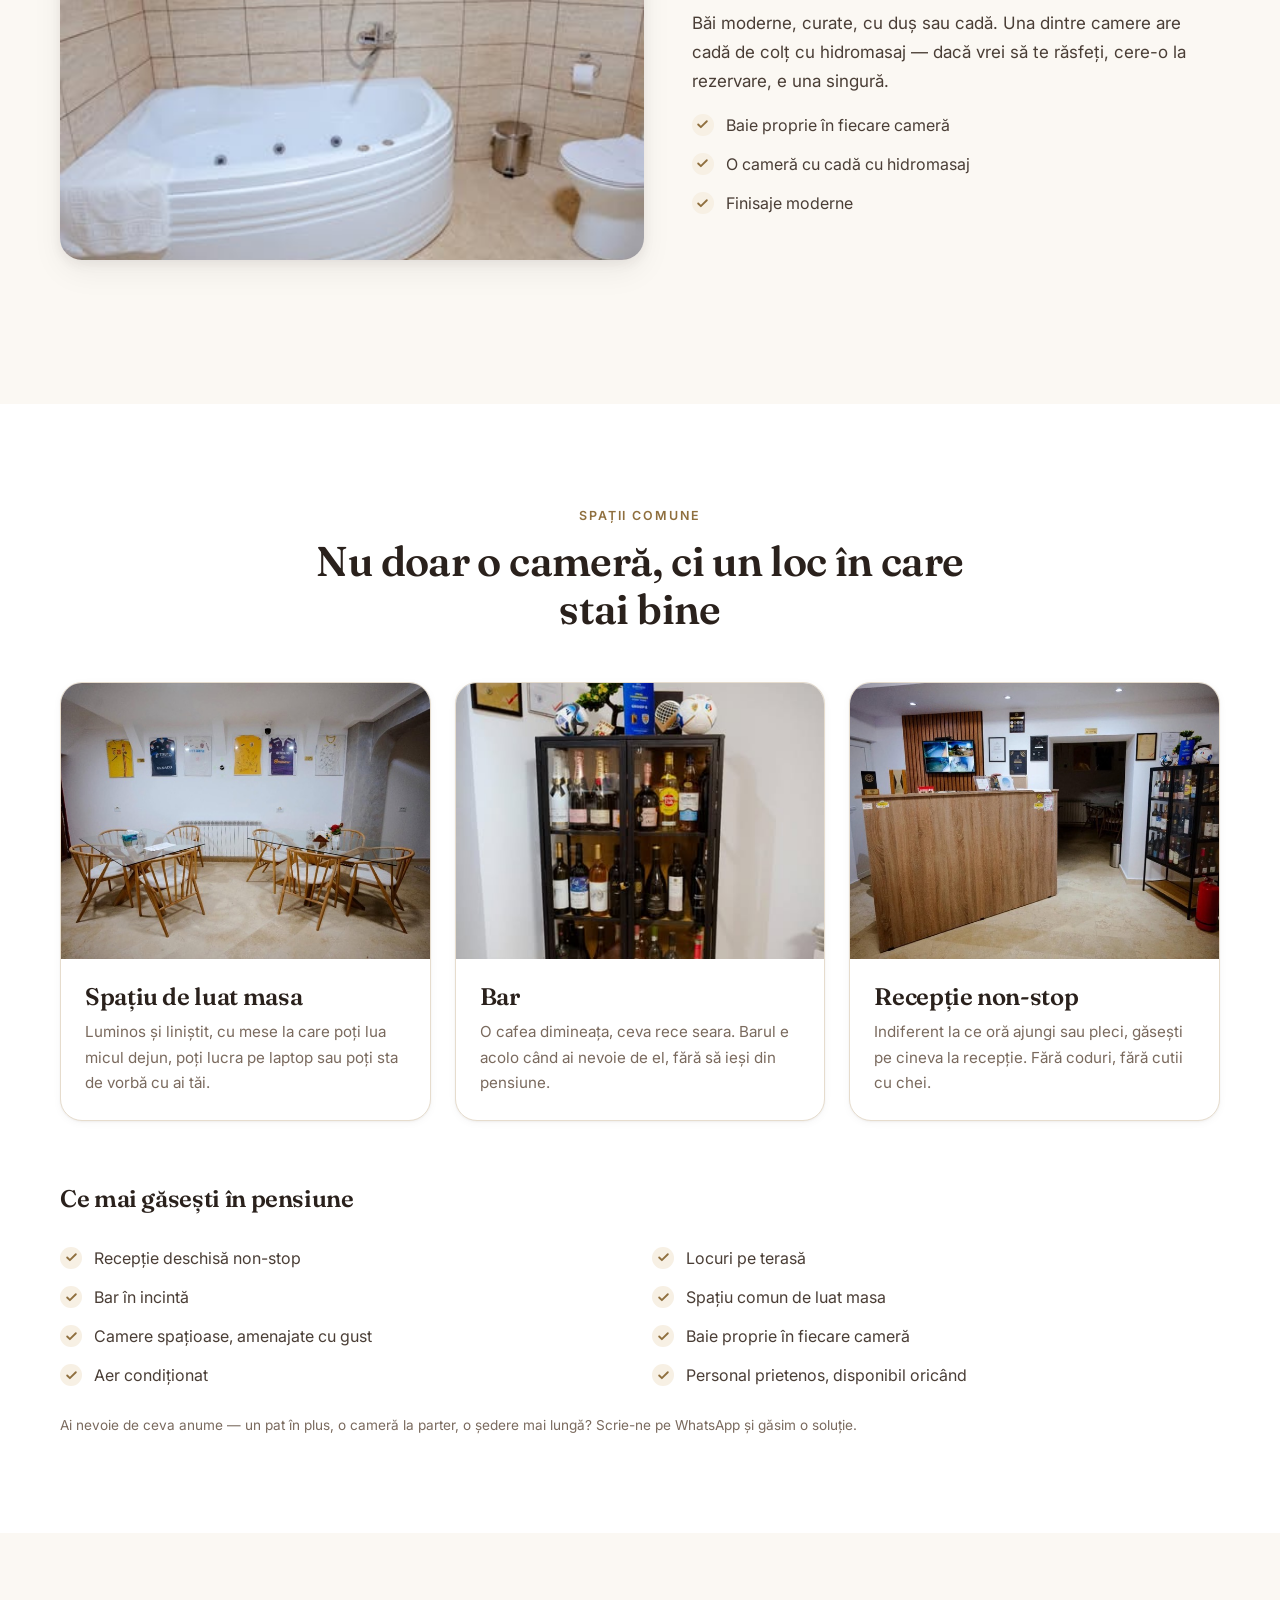
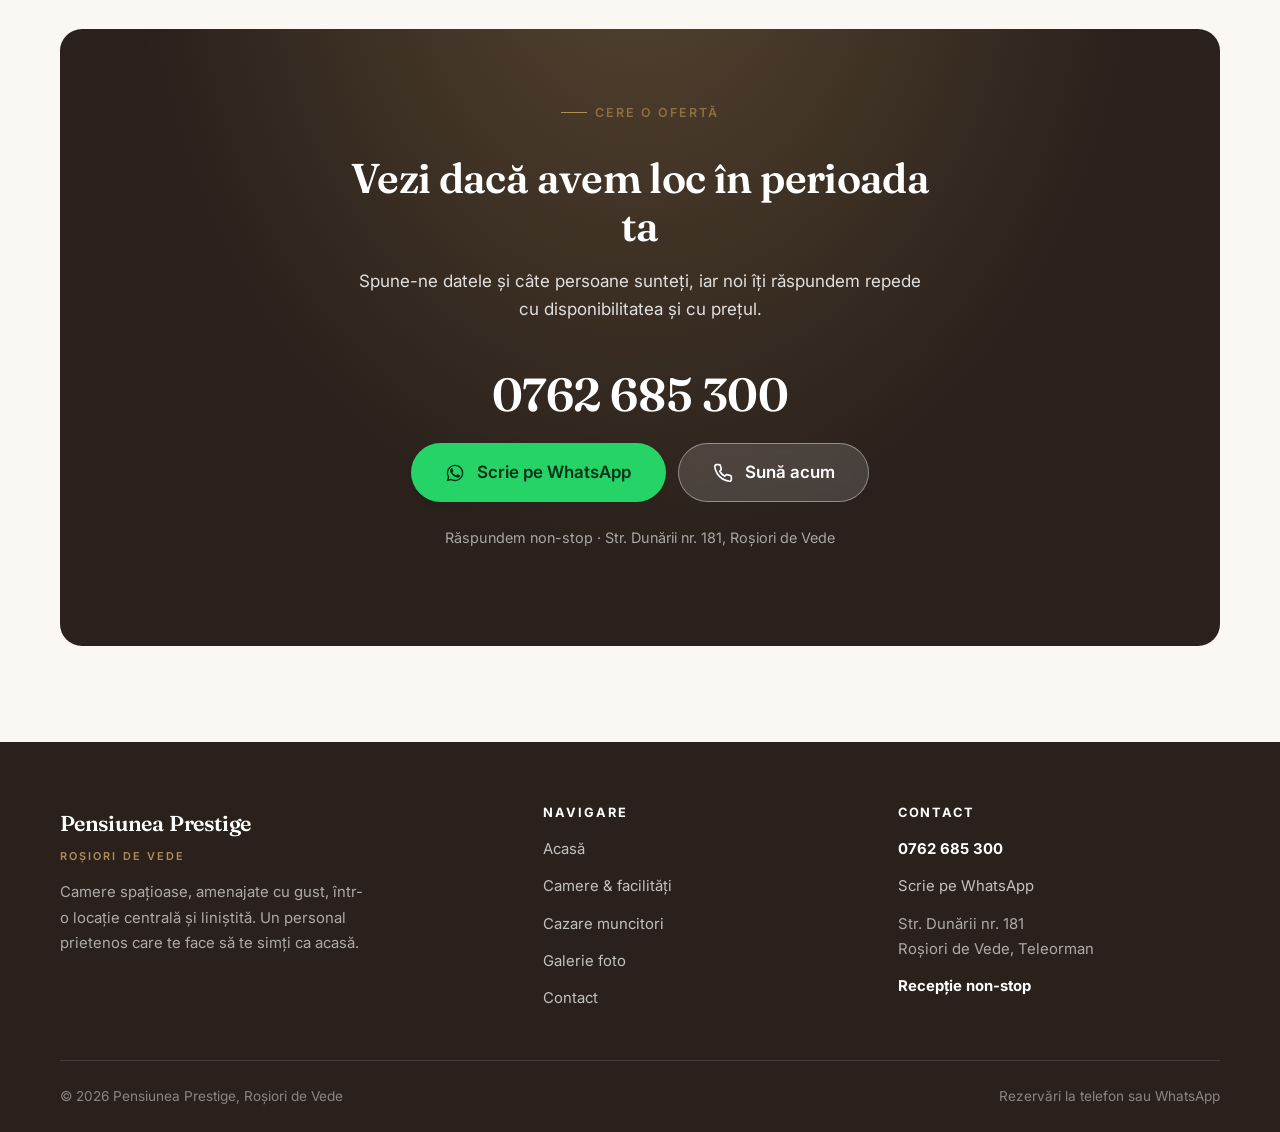
==== commit 6e5e973e: "Repară SEO, securitate și accesibilitate după audit Domeniul: canonical, og:url, og:image, sitemap.x" ====
--- a/camere.html
+++ b/camere.html
@@ -4,8 +4,8 @@
 <meta charset="utf-8">
 <meta name="viewport" content="width=device-width, initial-scale=1">
 <title>Camere &amp; facilități — Pensiunea Prestige Roșiori de Vede</title>
-<meta name="description" content="Camere spațioase, amenajate cu gust, cu baie proprie — una cu cadă cu hidromasaj. Bar, spațiu de luat masa, terasă și recepție non-stop, în centrul orașului Roșiori de Vede.">
-<link rel="canonical" href="https://pensiuneaprestige-rosiori.ro/camere.html">
+<meta name="description" content="Camere spațioase cu baie proprie, una cu cadă cu hidromasaj. Bar, spațiu de luat masa, terasă și recepție non-stop, în Roșiori de Vede.">
+<link rel="canonical" href="https://www.pensiuneaprestige1.ro/camere.html">
 <meta name="theme-color" content="#B08D57">
 <meta name="robots" content="index, follow">
 
@@ -13,9 +13,9 @@
 <meta property="og:site_name" content="Pensiunea Prestige">
 <meta property="og:locale" content="ro_RO">
 <meta property="og:title" content="Camere &amp; facilități — Pensiunea Prestige Roșiori de Vede">
-<meta property="og:description" content="Camere spațioase, amenajate cu gust, cu baie proprie — una cu cadă cu hidromasaj. Bar, spațiu de luat masa, terasă și recepție non-stop, în centrul orașului Roșiori de Vede.">
-<meta property="og:url" content="https://pensiuneaprestige-rosiori.ro/camere.html">
-<meta property="og:image" content="https://pensiuneaprestige-rosiori.ro/assets/img/exterior.jpg">
+<meta property="og:description" content="Camere spațioase cu baie proprie, una cu cadă cu hidromasaj. Bar, spațiu de luat masa, terasă și recepție non-stop, în Roșiori de Vede.">
+<meta property="og:url" content="https://www.pensiuneaprestige1.ro/camere.html">
+<meta property="og:image" content="https://www.pensiuneaprestige1.ro/assets/img/exterior.jpg">
 <meta name="twitter:card" content="summary_large_image">
 
 <link rel="icon" href="assets/img/favicon.svg" type="image/svg+xml">
@@ -26,16 +26,26 @@
 <link rel="stylesheet" href="https://fonts.googleapis.com/css2?family=Fraunces:opsz,wght@9..144,400;9..144,600;9..144,700&family=Inter:wght@400;500;600;700&display=swap">
 <link rel="stylesheet" href="assets/css/style.css">
 
+<script type="application/ld+json">
+{
+  "@context": "https://schema.org",
+  "@type": "BreadcrumbList",
+  "itemListElement": [
+    { "@type": "ListItem", "position": 1, "name": "Acasă", "item": "https://www.pensiuneaprestige1.ro/" },
+    { "@type": "ListItem", "position": 2, "name": "Camere & facilități", "item": "https://www.pensiuneaprestige1.ro/camere.html" }
+  ]
+}
+</script>
 </head>
 <body>
 <a class="skip-link" href="#main">Sari la conținut</a>
-<header class="header">
+<header class="header" role="banner">
   <div class="wrap header__inner">
     <a class="brand" href="index.html">
       <span class="brand__name">Pensiunea Prestige</span>
       <span class="brand__place">Roșiori de Vede</span>
     </a>
-    <nav class="nav" id="nav" aria-label="Meniu principal">
+    <nav class="nav" id="nav" role="navigation" aria-label="Meniu principal">
       <a href="index.html">Acasă</a>
       <a href="camere.html" aria-current="page">Camere</a>
       <a href="cazare-muncitori.html">Cazare muncitori</a>
@@ -47,11 +57,16 @@
   </div>
 </header>
 
-<main id="main">
+<main id="main" role="main">
 
 <section class="pagehead">
   <div class="wrap pagehead__inner">
-    <p class="crumbs"><a href="index.html">Acasă</a> <span>/</span> Camere</p>
+    <nav class="crumbs" aria-label="Breadcrumb">
+      <ol>
+        <li><a href="index.html">Acasă</a></li>
+        <li aria-current="page">Camere</li>
+      </ol>
+    </nav>
     <h1>Camere &amp; facilități</h1>
     <p class="lead">Spațioase, amenajate cu gust și pregătite să te odihnească. Iată ce te așteaptă.</p>
   </div>
@@ -62,7 +77,7 @@
 
     <article class="room reveal">
       <div class="room__media">
-        <img src="assets/img/camera-dubla.jpg" alt="Cameră matrimonială cu tăblie capitonată gri, lenjerie albă și noptiere de o parte și de alta a patului" width="1440" height="960" loading="lazy">
+        <img src="assets/img/camera-dubla.jpg" alt="Cameră matrimonială cu tăblie capitonată gri, lenjerie albă și noptiere de o parte și de alta a patului" loading="lazy" width="1440" height="959" decoding="async">
       </div>
       <div class="room__body">
         <span class="tag">Cameră matrimonială</span>
@@ -78,7 +93,7 @@
 
     <article class="room room--reverse reveal">
       <div class="room__media">
-        <img src="assets/img/camera-tripla.jpg" alt="Cameră spațioasă cu pat matrimonial, pat suplimentar de o persoană, aer condiționat și draperii" width="1440" height="960" loading="lazy">
+        <img src="assets/img/camera-tripla.jpg" alt="Cameră spațioasă cu pat matrimonial, pat suplimentar de o persoană, aer condiționat și draperii" loading="lazy" width="1440" height="959" decoding="async">
       </div>
       <div class="room__body">
         <span class="tag">Cameră spațioasă</span>
@@ -95,7 +110,7 @@
 
     <article class="room reveal">
       <div class="room__media">
-        <img src="assets/img/baie-jacuzzi.jpg" alt="Baie cu cadă de colț cu hidromasaj, faianță deschisă la culoare" width="414" height="414" loading="lazy">
+        <img src="assets/img/baie-jacuzzi.jpg" alt="Baie cu cadă de colț cu hidromasaj, faianță deschisă la culoare" loading="lazy" width="414" height="414" decoding="async">
       </div>
       <div class="room__body">
         <span class="tag">Băi proprii</span>
@@ -120,21 +135,21 @@
     </div>
     <div class="cards reveal">
       <div class="card">
-        <div class="card__img"><img src="assets/img/sala-mese-thumb.jpg" alt="Spațiu de luat masa cu mese de sticlă și scaune de lemn" width="800" height="533" loading="lazy"></div>
+        <div class="card__img"><img src="assets/img/sala-mese-thumb.jpg" alt="Spațiu de luat masa cu mese de sticlă și scaune de lemn" loading="lazy" width="800" height="533" decoding="async"></div>
         <div class="card__body">
           <h3>Spațiu de luat masa</h3>
           <p>Luminos și liniștit, cu mese la care poți lua micul dejun, poți lucra pe laptop sau poți sta de vorbă cu ai tăi.</p>
         </div>
       </div>
       <div class="card">
-        <div class="card__img"><img src="assets/img/bar.jpg" alt="Bar cu vitrină de vinuri și băuturi" width="414" height="414" loading="lazy"></div>
+        <div class="card__img"><img src="assets/img/bar.jpg" alt="Bar cu vitrină de vinuri și băuturi" loading="lazy" width="414" height="414" decoding="async"></div>
         <div class="card__body">
           <h3>Bar</h3>
           <p>O cafea dimineața, ceva rece seara. Barul e acolo când ai nevoie de el, fără să ieși din pensiune.</p>
         </div>
       </div>
       <div class="card">
-        <div class="card__img"><img src="assets/img/receptie-thumb.jpg" alt="Recepția pensiunii, cu birou de lemn și vitrină cu băuturi" width="800" height="533" loading="lazy"></div>
+        <div class="card__img"><img src="assets/img/receptie-thumb.jpg" alt="Recepția pensiunii, cu birou de lemn și vitrină cu băuturi" loading="lazy" width="800" height="533" decoding="async"></div>
         <div class="card__body">
           <h3>Recepție non-stop</h3>
           <p>Indiferent la ce oră ajungi sau pleci, găsești pe cineva la recepție. Fără coduri, fără cutii cu chei.</p>
@@ -166,7 +181,7 @@
       <p>Spune-ne datele și câte persoane sunteți, iar noi îți răspundem repede cu disponibilitatea și cu prețul.</p>
       <a class="cta__phone" href="tel:+40762685300">0762 685 300</a>
       <div class="btn-row">
-        <a class="btn btn--wa btn--lg" href="https://wa.me/40762685300?text=Bun%C4%83%20ziua!%20A%C8%99%20dori%20o%20ofert%C4%83%20pentru%20o%20camer%C4%83%20la%20Pensiunea%20Prestige." target="_blank" rel="noopener"><svg viewBox="0 0 24 24" fill="currentColor" aria-hidden="true"><path d="M17.47 14.38c-.3-.15-1.75-.86-2.02-.96-.27-.1-.47-.15-.67.15-.2.3-.77.96-.94 1.16-.17.2-.35.22-.64.08-.3-.15-1.25-.46-2.38-1.47-.88-.78-1.47-1.75-1.65-2.05-.17-.3-.02-.46.13-.6.14-.14.3-.35.45-.53.15-.18.2-.3.3-.5.1-.2.05-.38-.02-.53-.08-.15-.67-1.6-.92-2.2-.24-.58-.49-.5-.67-.51h-.57c-.2 0-.52.07-.8.37-.26.3-1.03 1-1.03 2.45s1.06 2.84 1.2 3.04c.15.2 2.08 3.18 5.04 4.46.7.3 1.25.48 1.68.62.71.22 1.35.19 1.86.12.57-.09 1.75-.72 2-1.41.24-.7.24-1.29.17-1.41-.07-.13-.27-.2-.56-.35z"/><path d="M12.04 2C6.58 2 2.13 6.45 2.13 11.91c0 1.75.46 3.45 1.32 4.95L2 22l5.25-1.38a9.86 9.86 0 0 0 4.79 1.22h.01c5.46 0 9.9-4.45 9.9-9.91A9.86 9.86 0 0 0 19.06 4.9 9.82 9.82 0 0 0 12.04 2zm0 18.15h-.01a8.2 8.2 0 0 1-4.18-1.15l-.3-.18-3.11.82.83-3.04-.2-.31a8.19 8.19 0 0 1-1.26-4.38c0-4.54 3.7-8.23 8.24-8.23a8.18 8.18 0 0 1 5.82 2.42 8.18 8.18 0 0 1 2.41 5.82c0 4.54-3.7 8.23-8.24 8.23z"/></svg> Scrie pe WhatsApp</a>
+        <a class="btn btn--wa btn--lg" href="https://wa.me/40762685300?text=Bun%C4%83%20ziua!%20A%C8%99%20dori%20o%20ofert%C4%83%20pentru%20o%20camer%C4%83%20la%20Pensiunea%20Prestige." target="_blank" rel="noopener noreferrer"><svg viewBox="0 0 24 24" fill="currentColor" aria-hidden="true"><path d="M17.47 14.38c-.3-.15-1.75-.86-2.02-.96-.27-.1-.47-.15-.67.15-.2.3-.77.96-.94 1.16-.17.2-.35.22-.64.08-.3-.15-1.25-.46-2.38-1.47-.88-.78-1.47-1.75-1.65-2.05-.17-.3-.02-.46.13-.6.14-.14.3-.35.45-.53.15-.18.2-.3.3-.5.1-.2.05-.38-.02-.53-.08-.15-.67-1.6-.92-2.2-.24-.58-.49-.5-.67-.51h-.57c-.2 0-.52.07-.8.37-.26.3-1.03 1-1.03 2.45s1.06 2.84 1.2 3.04c.15.2 2.08 3.18 5.04 4.46.7.3 1.25.48 1.68.62.71.22 1.35.19 1.86.12.57-.09 1.75-.72 2-1.41.24-.7.24-1.29.17-1.41-.07-.13-.27-.2-.56-.35z"/><path d="M12.04 2C6.58 2 2.13 6.45 2.13 11.91c0 1.75.46 3.45 1.32 4.95L2 22l5.25-1.38a9.86 9.86 0 0 0 4.79 1.22h.01c5.46 0 9.9-4.45 9.9-9.91A9.86 9.86 0 0 0 19.06 4.9 9.82 9.82 0 0 0 12.04 2zm0 18.15h-.01a8.2 8.2 0 0 1-4.18-1.15l-.3-.18-3.11.82.83-3.04-.2-.31a8.19 8.19 0 0 1-1.26-4.38c0-4.54 3.7-8.23 8.24-8.23a8.18 8.18 0 0 1 5.82 2.42 8.18 8.18 0 0 1 2.41 5.82c0 4.54-3.7 8.23-8.24 8.23z"/></svg> Scrie pe WhatsApp</a>
         <a class="btn btn--light btn--lg" href="tel:+40762685300"><svg viewBox="0 0 24 24" fill="none" stroke="currentColor" stroke-width="2" stroke-linecap="round" stroke-linejoin="round" aria-hidden="true"><path d="M22 16.92v3a2 2 0 0 1-2.18 2 19.79 19.79 0 0 1-8.63-3.07 19.5 19.5 0 0 1-6-6 19.79 19.79 0 0 1-3.07-8.67A2 2 0 0 1 4.11 2h3a2 2 0 0 1 2 1.72c.13.96.36 1.9.7 2.81a2 2 0 0 1-.45 2.11L8.09 9.91a16 16 0 0 0 6 6l1.27-1.27a2 2 0 0 1 2.11-.45c.9.34 1.85.57 2.81.7A2 2 0 0 1 22 16.92z"/></svg> Sună acum</a>
       </div>
       <p class="cta__meta">Răspundem non-stop &middot; Str. Dunării nr. 181, Roșiori de Vede</p>
@@ -174,7 +189,7 @@
   </div>
 </section>
 </main>
-<footer class="footer">
+<footer class="footer" role="contentinfo">
   <div class="wrap">
     <div class="footer__grid">
       <div>
@@ -183,7 +198,8 @@
         <p class="footer__about">Camere spațioase, amenajate cu gust, într-o locație centrală și liniștită. Un personal prietenos care te face să te simți ca acasă.</p>
       </div>
       <div>
-        <h4>Navigare</h4>
+        <h4 id="footer-nav-title">Navigare</h4>
+        <nav aria-labelledby="footer-nav-title">
         <ul>
           <li><a href="index.html">Acasă</a></li>
           <li><a href="camere.html">Camere &amp; facilități</a></li>
@@ -191,12 +207,13 @@
           <li><a href="galerie.html">Galerie foto</a></li>
           <li><a href="contact.html">Contact</a></li>
         </ul>
+        </nav>
       </div>
       <div>
         <h4>Contact</h4>
         <ul>
           <li><a href="tel:+40762685300"><strong>0762 685 300</strong></a></li>
-          <li><a href="https://wa.me/40762685300" target="_blank" rel="noopener">Scrie pe WhatsApp</a></li>
+          <li><a href="https://wa.me/40762685300" target="_blank" rel="noopener noreferrer">Scrie pe WhatsApp</a></li>
           <li>Str. Dunării nr. 181<br>Roșiori de Vede, Teleorman</li>
           <li><strong>Recepție non-stop</strong></li>
         </ul>
@@ -209,7 +226,7 @@
   </div>
 </footer>
 
-<a class="wa-float" href="https://wa.me/40762685300?text=Bun%C4%83%20ziua!%20A%C8%99%20dori%20o%20ofert%C4%83%20de%20cazare%20la%20Pensiunea%20Prestige." target="_blank" rel="noopener" aria-label="Scrie-ne pe WhatsApp"><svg viewBox="0 0 24 24" fill="currentColor" aria-hidden="true"><path d="M17.47 14.38c-.3-.15-1.75-.86-2.02-.96-.27-.1-.47-.15-.67.15-.2.3-.77.96-.94 1.16-.17.2-.35.22-.64.08-.3-.15-1.25-.46-2.38-1.47-.88-.78-1.47-1.75-1.65-2.05-.17-.3-.02-.46.13-.6.14-.14.3-.35.45-.53.15-.18.2-.3.3-.5.1-.2.05-.38-.02-.53-.08-.15-.67-1.6-.92-2.2-.24-.58-.49-.5-.67-.51h-.57c-.2 0-.52.07-.8.37-.26.3-1.03 1-1.03 2.45s1.06 2.84 1.2 3.04c.15.2 2.08 3.18 5.04 4.46.7.3 1.25.48 1.68.62.71.22 1.35.19 1.86.12.57-.09 1.75-.72 2-1.41.24-.7.24-1.29.17-1.41-.07-.13-.27-.2-.56-.35z"/><path d="M12.04 2C6.58 2 2.13 6.45 2.13 11.91c0 1.75.46 3.45 1.32 4.95L2 22l5.25-1.38a9.86 9.86 0 0 0 4.79 1.22h.01c5.46 0 9.9-4.45 9.9-9.91A9.86 9.86 0 0 0 19.06 4.9 9.82 9.82 0 0 0 12.04 2zm0 18.15h-.01a8.2 8.2 0 0 1-4.18-1.15l-.3-.18-3.11.82.83-3.04-.2-.31a8.19 8.19 0 0 1-1.26-4.38c0-4.54 3.7-8.23 8.24-8.23a8.18 8.18 0 0 1 5.82 2.42 8.18 8.18 0 0 1 2.41 5.82c0 4.54-3.7 8.23-8.24 8.23z"/></svg> <span>Cere ofertă</span></a>
+<a class="wa-float" href="https://wa.me/40762685300?text=Bun%C4%83%20ziua!%20A%C8%99%20dori%20o%20ofert%C4%83%20de%20cazare%20la%20Pensiunea%20Prestige." target="_blank" rel="noopener noreferrer" aria-label="Scrie-ne pe WhatsApp"><svg viewBox="0 0 24 24" fill="currentColor" aria-hidden="true"><path d="M17.47 14.38c-.3-.15-1.75-.86-2.02-.96-.27-.1-.47-.15-.67.15-.2.3-.77.96-.94 1.16-.17.2-.35.22-.64.08-.3-.15-1.25-.46-2.38-1.47-.88-.78-1.47-1.75-1.65-2.05-.17-.3-.02-.46.13-.6.14-.14.3-.35.45-.53.15-.18.2-.3.3-.5.1-.2.05-.38-.02-.53-.08-.15-.67-1.6-.92-2.2-.24-.58-.49-.5-.67-.51h-.57c-.2 0-.52.07-.8.37-.26.3-1.03 1-1.03 2.45s1.06 2.84 1.2 3.04c.15.2 2.08 3.18 5.04 4.46.7.3 1.25.48 1.68.62.71.22 1.35.19 1.86.12.57-.09 1.75-.72 2-1.41.24-.7.24-1.29.17-1.41-.07-.13-.27-.2-.56-.35z"/><path d="M12.04 2C6.58 2 2.13 6.45 2.13 11.91c0 1.75.46 3.45 1.32 4.95L2 22l5.25-1.38a9.86 9.86 0 0 0 4.79 1.22h.01c5.46 0 9.9-4.45 9.9-9.91A9.86 9.86 0 0 0 19.06 4.9 9.82 9.82 0 0 0 12.04 2zm0 18.15h-.01a8.2 8.2 0 0 1-4.18-1.15l-.3-.18-3.11.82.83-3.04-.2-.31a8.19 8.19 0 0 1-1.26-4.38c0-4.54 3.7-8.23 8.24-8.23a8.18 8.18 0 0 1 5.82 2.42 8.18 8.18 0 0 1 2.41 5.82c0 4.54-3.7 8.23-8.24 8.23z"/></svg> <span>Cere ofertă</span></a>
 
 <script src="assets/js/main.js" defer></script>
 </body>
--- a/assets/css/style.css
+++ b/assets/css/style.css
@@ -268,9 +268,10 @@
 .pagehead h1 { margin-bottom: var(--s-4); }
 
 .crumbs { font-size: .85rem; color: var(--muted); margin-bottom: var(--s-4); }
-.crumbs a { text-decoration: none; }
+.crumbs ol { display: flex; flex-wrap: wrap; align-items: center; list-style: none; margin: 0; padding: 0; }
+.crumbs li + li::before { content: "/"; margin-inline: var(--s-2); opacity: .5; }
+.crumbs a { color: inherit; text-decoration: none; }
 .crumbs a:hover { color: var(--gold-deep); text-decoration: underline; }
-.crumbs span { margin-inline: var(--s-2); opacity: .5; }
 
 /* -------------------------------------------------------- Bandă atuuri -- */
 .strip {
@@ -330,6 +331,8 @@
 .card__img { aspect-ratio: 4/3; overflow: hidden; background: var(--cream-deep); }
 .card__img img { width: 100%; height: 100%; object-fit: cover; transition: transform .5s var(--ease); }
 .card:hover .card__img img { transform: scale(1.045); }
+.card__img--grid { display: grid; grid-template-columns: 1fr 1fr; grid-template-rows: 1fr 1fr; gap: 2px; }
+.card__img--grid > span { display: block; overflow: hidden; }
 .card__body { padding: var(--s-5); display: flex; flex-direction: column; flex: 1; }
 .card__body h3 { margin-bottom: var(--s-2); }
 .card__body p { font-size: .95rem; color: var(--muted); flex: 1; }
@@ -487,6 +490,7 @@
 .pagehead--forest { background: var(--forest); border-bottom: 0; color: rgba(255,255,255,.88); }
 .pagehead--forest h1 { color: #fff; }
 .pagehead--forest .crumbs { color: rgba(255,255,255,.6); }
+.pagehead--forest .crumbs a:hover { color: #fff; }
 .pagehead--forest .lead { color: rgba(255,255,255,.9); }
 
 .feature--forest .feature__icon { background: var(--forest-wash); color: var(--forest); }
